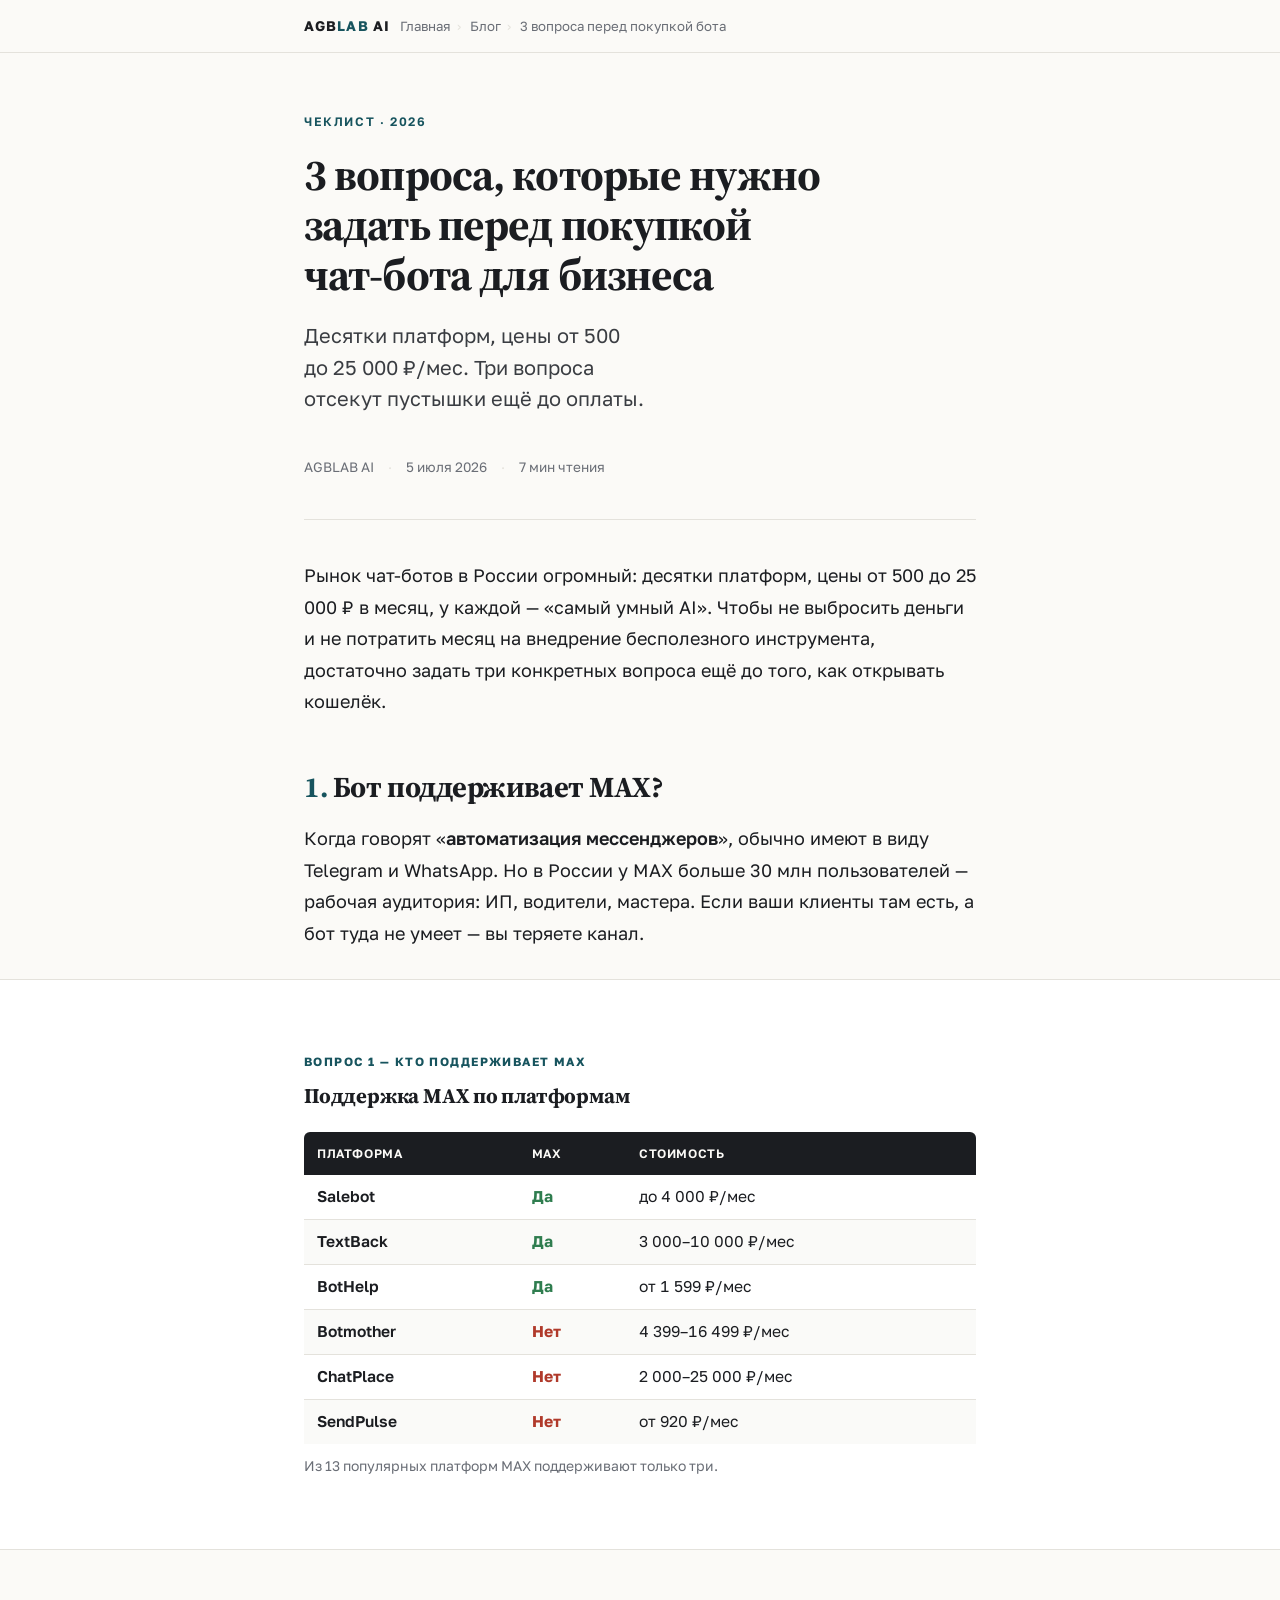
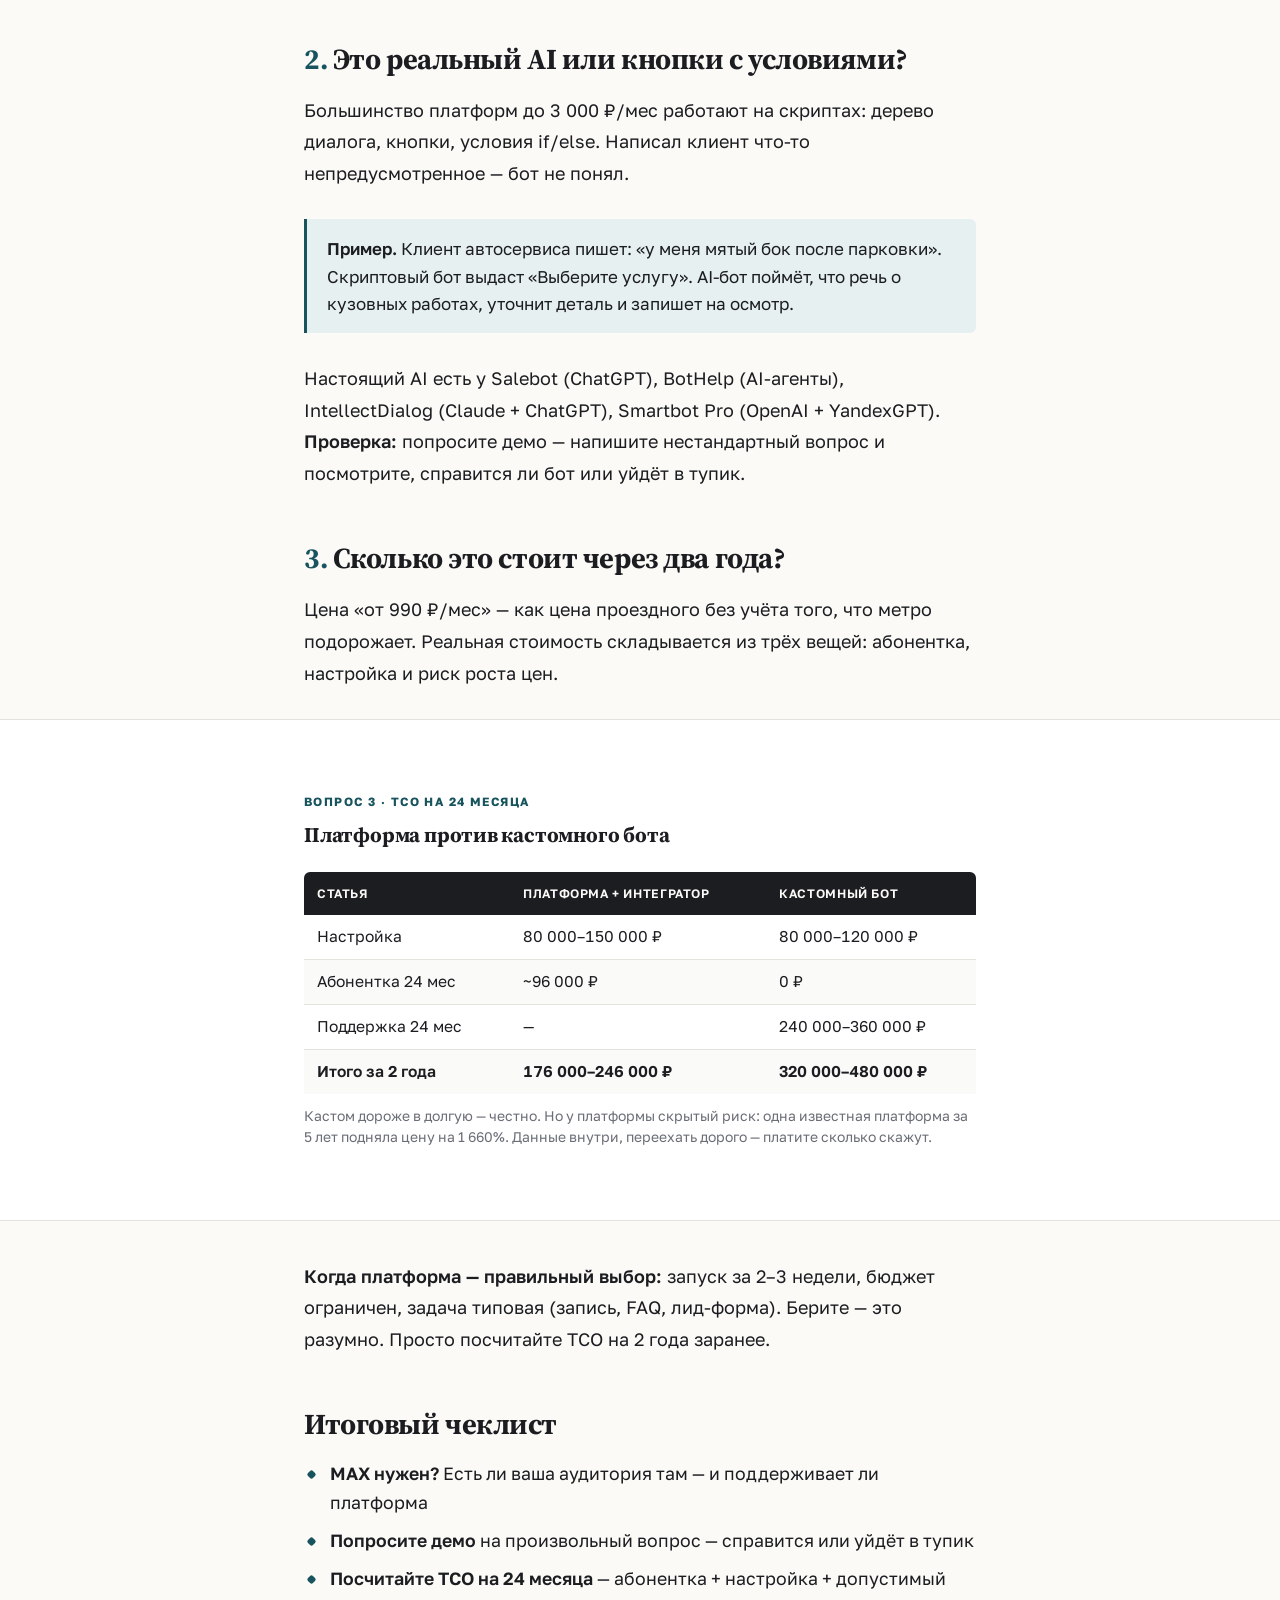
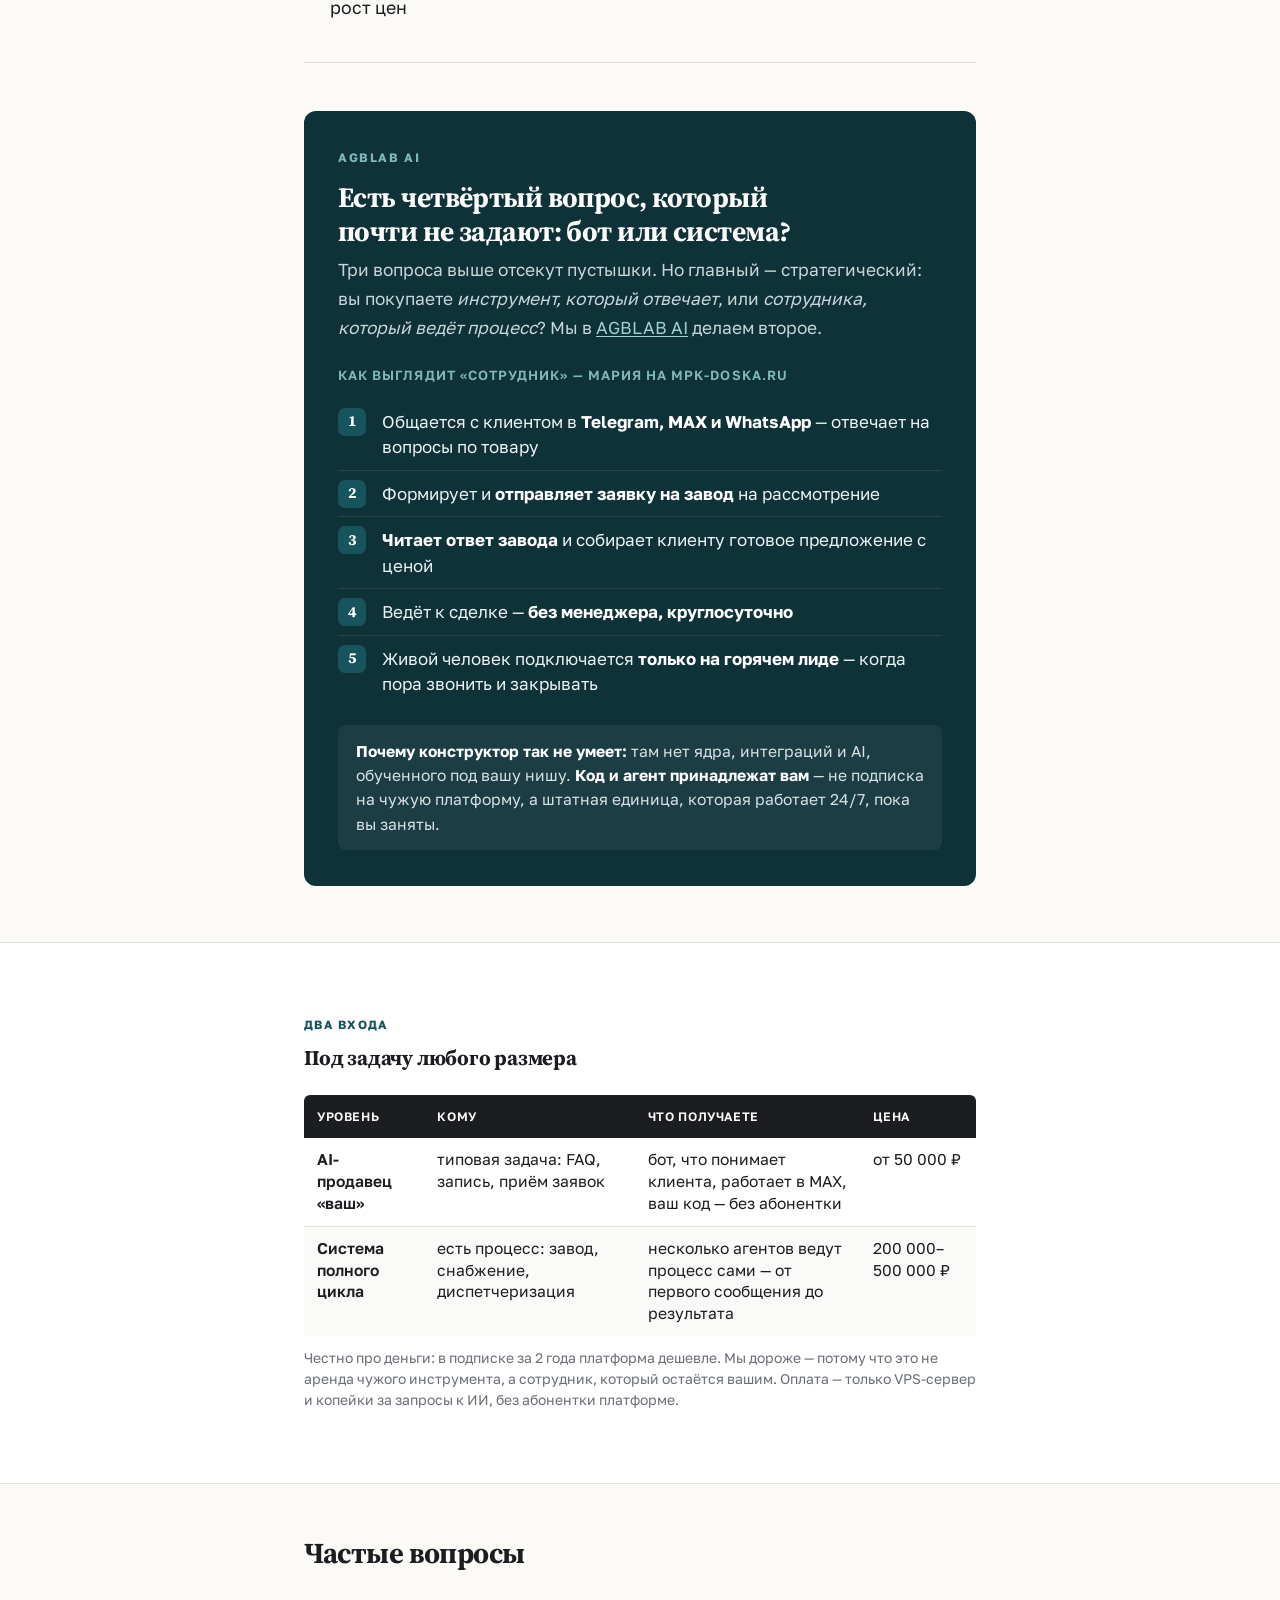
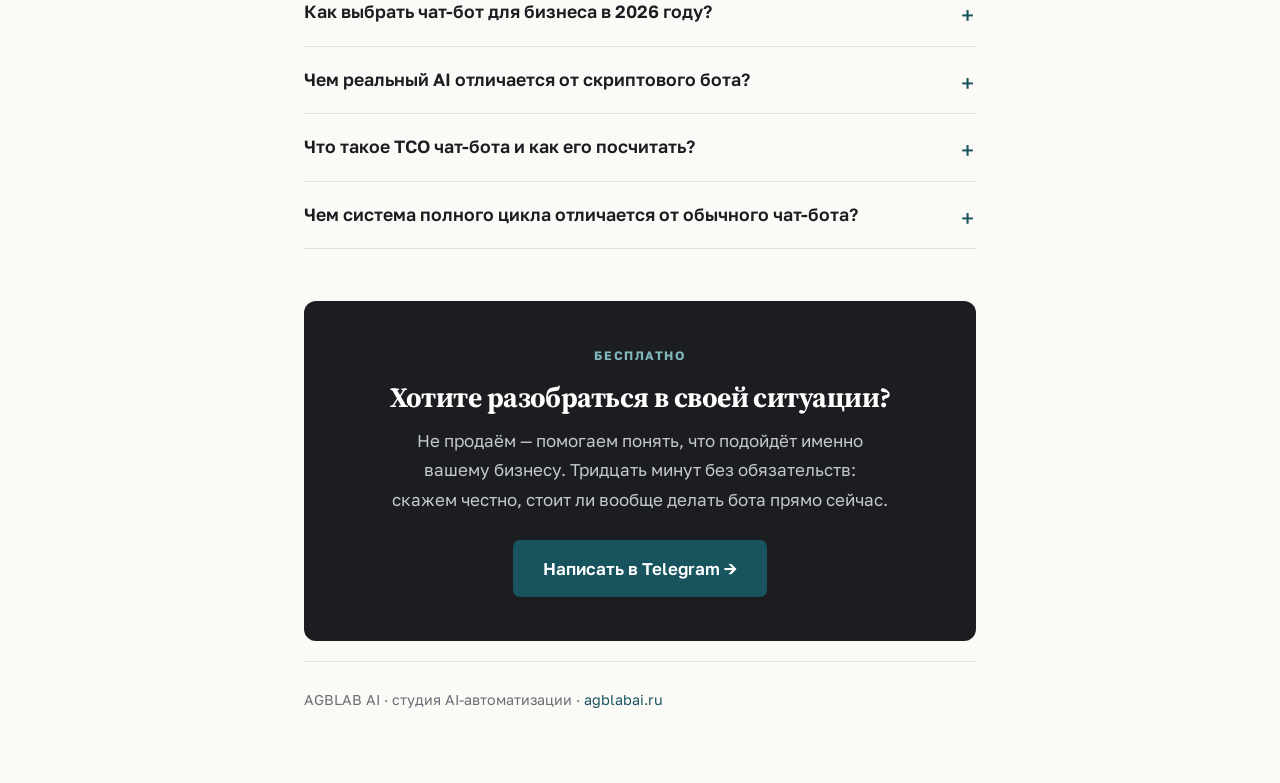
==== blog/3-voprosa-pered-pokupkoy-chat-bota/index.html @ 66388d44 "Add blog articles 2-5 and update blog section cards Four new SEO articles deployed to /blog/: - 9 пл" ====
<!DOCTYPE html>
<html lang="ru">
<head>
<meta charset="UTF-8">
<meta name="viewport" content="width=device-width, initial-scale=1.0">

<title>3 вопроса перед покупкой чат-бота для бизнеса в 2026 | AGBLAB AI</title>
<meta name="description" content="Три вопроса до оплаты чат-бота: поддерживает ли MAX, реальный AI или скрипты, и сколько это стоит за 2 года (TCO). Чтобы не выбросить деньги.">
<meta name="keywords" content="как выбрать чат-бот для бизнеса, чат-бот для малого бизнеса, автоматизация мессенджеров, TCO чат-бота">
<link rel="canonical" href="https://agblabai.ru/blog/3-voprosa-pered-pokupkoy-chat-bota/">
<meta name="robots" content="index, follow">
<meta property="og:type" content="article">
<meta property="og:title" content="3 вопроса, которые нужно задать перед покупкой чат-бота">
<meta property="og:description" content="Десятки платформ, цены от 500 до 25 000 ₽/мес. Три вопроса отсекут пустышки ещё до оплаты — про MAX, реальный AI и стоимость за 2 года.">
<meta property="og:url" content="https://agblabai.ru/blog/3-voprosa-pered-pokupkoy-chat-bota/">
<meta property="og:image" content="https://agblabai.ru/blog/og/3-voprosa-pered-pokupkoy-chat-bota.jpg">
<meta property="og:site_name" content="AGBLAB AI">
<meta property="og:locale" content="ru_RU">
<meta name="twitter:card" content="summary_large_image">

<script type="application/ld+json">
{
  "@context": "https://schema.org",
  "@type": "Article",
  "headline": "3 вопроса, которые нужно задать перед покупкой чат-бота для бизнеса",
  "description": "Десятки платформ, цены от 500 до 25 000 ₽/мес. Три вопроса отсекут пустышки ещё до оплаты — про MAX, реальный AI и стоимость за 2 года.",
  "image": "https://agblabai.ru/blog/og/3-voprosa-pered-pokupkoy-chat-bota.jpg",
  "datePublished": "2026-07-05",
  "dateModified": "2026-07-05",
  "author": { "@type": "Organization", "name": "AGBLAB AI", "url": "https://agblabai.ru" },
  "publisher": {
    "@type": "Organization",
    "name": "AGBLAB AI",
    "logo": { "@type": "ImageObject", "url": "https://agblabai.ru/logo.png" }
  },
  "mainEntityOfPage": { "@type": "WebPage", "@id": "https://agblabai.ru/blog/3-voprosa-pered-pokupkoy-chat-bota/" }
}
</script>

<script type="application/ld+json">
{
  "@context": "https://schema.org",
  "@type": "FAQPage",
  "mainEntity": [
    {
      "@type": "Question",
      "name": "Как выбрать чат-бот для бизнеса в 2026 году?",
      "acceptedAnswer": { "@type": "Answer", "text": "Задайте три вопроса до оплаты: поддерживает ли MAX, реальный AI или скрипты, сколько стоит за 2 года. И четвёртый: бот или система полного цикла." }
    },
    {
      "@type": "Question",
      "name": "Чем реальный AI отличается от скриптового бота?",
      "acceptedAnswer": { "@type": "Answer", "text": "Скриптовый бот отвечает только на прописанные варианты. Реальный AI понимает произвольный запрос клиента." }
    },
    {
      "@type": "Question",
      "name": "Что такое TCO чат-бота и как его посчитать?",
      "acceptedAnswer": { "@type": "Answer", "text": "TCO — полная стоимость за 2 года: настройка + абонентка × 24 + поддержка. Дешёвая подписка часто дороже на дистанции." }
    },
    {
      "@type": "Question",
      "name": "Чем система полного цикла отличается от обычного чат-бота?",
      "acceptedAnswer": { "@type": "Answer", "text": "Обычный бот отвечает и передаёт контакт. Система полного цикла ведёт сделку сама, человек нужен только на горячем лиде, код принадлежит вам." }
    }
  ]
}
</script>

<style>
  @import url('https://fonts.googleapis.com/css2?family=Source+Serif+4:opsz,wght@8..60,400;8..60,600;8..60,700&family=Golos+Text:wght@400;500;600;700&display=swap');

  :root{
    --paper:#FBFAF7;
    --ink:#1B1D21;
    --muted:#6A6E76;
    --rule:#E4E2DC;
    --teal:#17545E;
    --teal-dim:#E7F0F0;
    --win:#2F7D4F;
    --warn:#B4732E;
    --ff-display:'Source Serif 4', Georgia, 'Times New Roman', serif;
    --ff-body:'Golos Text', system-ui, -apple-system, 'Segoe UI', sans-serif;
    --col:720px;
  }

  *,*::before,*::after{box-sizing:border-box;margin:0;padding:0;}
  html{font-size:17px;background:var(--paper);color:var(--ink);-webkit-text-size-adjust:100%;}
  body{font-family:var(--ff-body);line-height:1.72;font-feature-settings:"kern" 1,"liga" 1;-webkit-font-smoothing:antialiased;}

  .wrap{max-width:var(--col);margin:0 auto;padding:0 24px;}
  .bleed{background:#fff;border-top:1px solid var(--rule);border-bottom:1px solid var(--rule);}

  .topbar{border-bottom:1px solid var(--rule);}
  .topbar-in{max-width:var(--col);margin:0 auto;padding:14px 24px;display:flex;align-items:center;gap:10px;}
  .brand{font-weight:700;font-size:.82rem;letter-spacing:.08em;text-transform:uppercase;color:var(--ink);text-decoration:none;}
  .brand b{color:var(--teal);}
  .crumbs{font-size:.78rem;color:var(--muted);}
  .crumbs a{color:var(--muted);text-decoration:none;}
  .crumbs a:hover{color:var(--teal);}
  .crumbs span{color:var(--rule);margin:0 6px;}

  header.post{padding:52px 0 0;}
  .eyebrow{display:inline-block;font-size:.72rem;font-weight:600;letter-spacing:.13em;text-transform:uppercase;color:var(--teal);margin-bottom:18px;}
  h1{font-family:var(--ff-display);font-size:clamp(28px,5.2vw,44px);font-weight:700;line-height:1.14;letter-spacing:-.02em;text-wrap:balance;margin-bottom:20px;}
  .deck{font-size:1.18rem;line-height:1.55;color:#3A3D42;max-width:38ch;text-wrap:balance;margin-bottom:26px;}
  .byline{display:flex;flex-wrap:wrap;gap:14px;align-items:center;font-size:.8rem;color:var(--muted);padding:16px 0 40px;border-bottom:1px solid var(--rule);}
  .byline span::before{content:"·";margin-right:14px;color:var(--rule);}
  .byline span:first-child::before{content:"";margin:0;}

  article{padding:40px 0 8px;}
  article p{font-size:1.06rem;line-height:1.75;margin-bottom:22px;}
  h2{font-family:var(--ff-display);font-size:clamp(22px,3.6vw,29px);font-weight:700;letter-spacing:-.015em;line-height:1.22;text-wrap:balance;margin:52px 0 18px;}
  h2 .num{color:var(--teal);}
  strong{font-weight:600;}
  em{font-style:italic;}
  article a{color:var(--teal);text-decoration:underline;text-underline-offset:2px;text-decoration-thickness:1px;}

  ul.clean{list-style:none;margin:6px 0 24px;}
  ul.clean li{position:relative;padding-left:26px;margin-bottom:10px;font-size:1.04rem;line-height:1.6;}
  ul.clean li::before{content:"";position:absolute;left:4px;top:.62em;width:7px;height:7px;background:var(--teal);border-radius:2px;transform:rotate(45deg);}

  .data{padding:36px 0;margin:36px 0;}
  .data-label{font-size:.7rem;font-weight:700;letter-spacing:.12em;text-transform:uppercase;color:var(--teal);margin-bottom:6px;}
  .data-title{font-family:var(--ff-display);font-size:1.22rem;font-weight:700;letter-spacing:-.01em;margin-bottom:18px;}
  .tscroll{overflow-x:auto;-webkit-overflow-scrolling:touch;}
  table{width:100%;border-collapse:collapse;font-size:.92rem;font-variant-numeric:tabular-nums;min-width:420px;}
  thead th{background:var(--ink);color:var(--paper);text-align:left;font-weight:600;font-size:.72rem;letter-spacing:.05em;text-transform:uppercase;padding:11px 13px;white-space:nowrap;}
  thead th:first-child{border-top-left-radius:6px;}
  thead th:last-child{border-top-right-radius:6px;}
  tbody td{padding:11px 13px;border-bottom:1px solid var(--rule);vertical-align:top;line-height:1.4;}
  tbody tr:nth-child(even){background:#FAFAF8;}
  tbody tr:last-child td{border-bottom:none;}
  .pn{font-weight:600;white-space:nowrap;}
  .yes{color:var(--win);font-weight:700;}
  .no{color:#B03A2B;font-weight:700;}
  .foot-note{font-size:.82rem;color:var(--muted);margin-top:12px;line-height:1.5;}

  .callout{border-left:3px solid var(--teal);background:var(--teal-dim);padding:16px 20px;margin:30px 0;border-radius:0 6px 6px 0;font-size:1rem;line-height:1.6;}
  .divider{height:1px;background:var(--rule);margin:40px 0;}

  .tco{margin:44px 0;border:1px solid var(--rule);border-radius:10px;overflow:hidden;background:#fff;}
  .tco-head{padding:20px 24px;border-bottom:1px solid var(--rule);}
  .tco-head .k{font-size:.7rem;font-weight:700;letter-spacing:.12em;text-transform:uppercase;color:var(--teal);}
  .tco-head .t{font-family:var(--ff-display);font-size:1.15rem;font-weight:700;margin-top:4px;}

  .faq{margin:12px 0 8px;}
  .faq h2{margin-bottom:8px;}
  details{border-bottom:1px solid var(--rule);}
  details summary{cursor:pointer;list-style:none;padding:18px 32px 18px 0;position:relative;font-weight:600;font-size:1.04rem;color:var(--ink);}
  details summary::-webkit-details-marker{display:none;}
  details summary::after{content:"+";position:absolute;right:2px;top:16px;font-size:1.4rem;font-weight:400;color:var(--teal);transition:transform .2s;}
  details[open] summary::after{content:"–";}
  details .ans{padding:0 0 20px;font-size:1rem;line-height:1.65;color:#3A3D42;max-width:62ch;}

  .cta{background:var(--ink);color:var(--paper);border-radius:12px;padding:44px 40px;margin:52px 0 20px;text-align:center;}
  .cta .k{font-size:.72rem;font-weight:700;letter-spacing:.13em;text-transform:uppercase;color:#7FB6BC;margin-bottom:14px;}
  .cta h2{font-family:var(--ff-display);color:#fff;font-size:clamp(21px,4vw,28px);margin:0 0 12px;letter-spacing:-.02em;}
  .cta p{color:#C4C7CB;font-size:1rem;margin-bottom:26px;max-width:46ch;margin-left:auto;margin-right:auto;text-wrap:balance;}
  .cta-btn{display:inline-flex;align-items:center;gap:9px;background:var(--teal);color:#fff;font-family:var(--ff-body);font-weight:600;font-size:1rem;padding:14px 30px;border-radius:7px;text-decoration:none;transition:background .15s ease;}
  .cta-btn:hover{background:#0F3F47;}

  footer.post{padding:26px 0 70px;font-size:.84rem;color:var(--muted);border-top:1px solid var(--rule);margin-top:8px;}
  footer.post a{color:var(--teal);text-decoration:none;}

  .sys{background:#0F3138;color:#EAF2F2;border-radius:12px;padding:36px 34px;margin:48px 0;}
  .sys .k{font-size:.72rem;font-weight:700;letter-spacing:.13em;text-transform:uppercase;color:#7FB6BC;margin-bottom:12px;}
  .sys h2{font-family:var(--ff-display);color:#fff;font-size:clamp(21px,3.6vw,28px);letter-spacing:-.02em;margin:0 0 8px;}
  .sys p{font-size:1.02rem;line-height:1.65;color:#C7D6D6;margin-bottom:18px;}
  .sys p a{color:#9FD0D0;text-decoration:underline;text-underline-offset:2px;}
  .sys .caption{font-size:.78rem;font-weight:600;letter-spacing:.08em;text-transform:uppercase;color:#7FB6BC;margin:22px 0 12px;}
  .cycle{counter-reset:step;list-style:none;margin:0 0 6px;}
  .cycle li{position:relative;padding:10px 0 10px 44px;border-bottom:1px solid rgba(255,255,255,.09);font-size:1rem;line-height:1.5;color:#EAF2F2;}
  .cycle li:last-child{border-bottom:none;}
  .cycle li::before{counter-increment:step;content:counter(step);position:absolute;left:0;top:9px;width:28px;height:28px;background:var(--teal);color:#fff;border-radius:7px;display:flex;align-items:center;justify-content:center;font-family:var(--ff-display);font-weight:700;font-size:.9rem;}
  .cycle li b{color:#fff;}
  .sys-note{margin-top:18px;padding:14px 18px;background:rgba(255,255,255,.06);border-radius:8px;font-size:.92rem;line-height:1.55;color:#D6E2E2;}
  .sys-note b{color:#fff;}

  @media (max-width:600px){
    .sys{padding:26px 20px;}
    html{font-size:16px;}
    .cta{padding:32px 22px;}
  }
  @media (prefers-reduced-motion:reduce){*{transition:none !important;}}
</style>
</head>

<body>

<div class="topbar">
  <div class="topbar-in">
    <a href="https://agblabai.ru" class="brand">AGB<b>LAB</b> AI</a>
    <nav class="crumbs" aria-label="Хлебные крошки">
      <a href="https://agblabai.ru">Главная</a><span>›</span>
      <a href="https://agblabai.ru/blog">Блог</a><span>›</span>
      3 вопроса перед покупкой бота
    </nav>
  </div>
</div>

<div class="wrap">
  <header class="post">
    <span class="eyebrow">Чеклист · 2026</span>
    <h1>3 вопроса, которые нужно задать перед покупкой чат-бота для бизнеса</h1>
    <p class="deck">Десятки платформ, цены от 500 до 25 000 ₽/мес. Три вопроса отсекут пустышки ещё до оплаты.</p>
    <div class="byline">
      <span>AGBLAB AI</span>
      <span>5 июля 2026</span>
      <span>7 мин чтения</span>
    </div>
  </header>

  <article>
    <p>Рынок чат-ботов в России огромный: десятки платформ, цены от 500 до 25 000 ₽ в месяц, у каждой — «самый умный AI». Чтобы не выбросить деньги и не потратить месяц на внедрение бесполезного инструмента, достаточно задать три конкретных вопроса ещё до того, как открывать кошелёк.</p>

    <h2><span class="num">1.</span>&nbsp;Бот поддерживает MAX?</h2>
    <p>Когда говорят «<strong>автоматизация мессенджеров</strong>», обычно имеют в виду Telegram и WhatsApp. Но в России у MAX больше 30 млн пользователей — рабочая аудитория: ИП, водители, мастера. Если ваши клиенты там есть, а бот туда не умеет — вы теряете канал.</p>
  </article>
</div>

<div class="bleed">
  <div class="wrap">
    <div class="data">
      <div class="data-label">Вопрос 1 — кто поддерживает MAX</div>
      <div class="data-title">Поддержка MAX по платформам</div>
      <div class="tscroll">
        <table>
          <thead><tr><th>Платформа</th><th>MAX</th><th>Стоимость</th></tr></thead>
          <tbody>
            <tr><td class="pn">Salebot</td><td class="yes">Да</td><td>до 4&nbsp;000&nbsp;₽/мес</td></tr>
            <tr><td class="pn">TextBack</td><td class="yes">Да</td><td>3&nbsp;000–10&nbsp;000&nbsp;₽/мес</td></tr>
            <tr><td class="pn">BotHelp</td><td class="yes">Да</td><td>от 1&nbsp;599&nbsp;₽/мес</td></tr>
            <tr><td class="pn">Botmother</td><td class="no">Нет</td><td>4&nbsp;399–16&nbsp;499&nbsp;₽/мес</td></tr>
            <tr><td class="pn">ChatPlace</td><td class="no">Нет</td><td>2&nbsp;000–25&nbsp;000&nbsp;₽/мес</td></tr>
            <tr><td class="pn">SendPulse</td><td class="no">Нет</td><td>от 920&nbsp;₽/мес</td></tr>
          </tbody>
        </table>
      </div>
      <p class="foot-note">Из 13 популярных платформ MAX поддерживают только три.</p>
    </div>
  </div>
</div>

<div class="wrap">
  <article>
    <h2><span class="num">2.</span>&nbsp;Это реальный AI или кнопки с условиями?</h2>
    <p>Большинство платформ до 3 000 ₽/мес работают на скриптах: дерево диалога, кнопки, условия if/else. Написал клиент что-то непредусмотренное — бот не понял.</p>
    <div class="callout"><strong>Пример.</strong> Клиент автосервиса пишет: «у меня мятый бок после парковки». Скриптовый бот выдаст «Выберите услугу». AI-бот поймёт, что речь о кузовных работах, уточнит деталь и запишет на осмотр.</div>
    <p>Настоящий AI есть у Salebot (ChatGPT), BotHelp (AI-агенты), IntellectDialog (Claude + ChatGPT), Smartbot Pro (OpenAI + YandexGPT). <strong>Проверка:</strong> попросите демо — напишите нестандартный вопрос и посмотрите, справится ли бот или уйдёт в тупик.</p>

    <h2><span class="num">3.</span>&nbsp;Сколько это стоит через два года?</h2>
    <p>Цена «от 990 ₽/мес» — как цена проездного без учёта того, что метро подорожает. Реальная стоимость складывается из трёх вещей: абонентка, настройка и риск роста цен.</p>
  </article>
</div>

<div class="bleed">
  <div class="wrap">
    <div class="data">
      <div class="data-label">Вопрос 3 · TCO на 24 месяца</div>
      <div class="data-title">Платформа против кастомного бота</div>
      <div class="tscroll">
        <table>
          <thead><tr><th>Статья</th><th>Платформа + интегратор</th><th>Кастомный бот</th></tr></thead>
          <tbody>
            <tr><td>Настройка</td><td>80&nbsp;000–150&nbsp;000&nbsp;₽</td><td>80&nbsp;000–120&nbsp;000&nbsp;₽</td></tr>
            <tr><td>Абонентка 24 мес</td><td>~96&nbsp;000&nbsp;₽</td><td>0&nbsp;₽</td></tr>
            <tr><td>Поддержка 24 мес</td><td>—</td><td>240&nbsp;000–360&nbsp;000&nbsp;₽</td></tr>
            <tr><td><strong>Итого за 2 года</strong></td><td><strong>176&nbsp;000–246&nbsp;000&nbsp;₽</strong></td><td><strong>320&nbsp;000–480&nbsp;000&nbsp;₽</strong></td></tr>
          </tbody>
        </table>
      </div>
      <p class="foot-note">Кастом дороже в долгую — честно. Но у платформы скрытый риск: одна известная платформа за 5 лет подняла цену на 1 660%. Данные внутри, переехать дорого — платите сколько скажут.</p>
    </div>
  </div>
</div>

<div class="wrap">
  <article>
    <p><strong>Когда платформа — правильный выбор:</strong> запуск за 2–3 недели, бюджет ограничен, задача типовая (запись, FAQ, лид-форма). Берите — это разумно. Просто посчитайте TCO на 2 года заранее.</p>

    <h2>Итоговый чеклист</h2>
    <ul class="clean">
      <li><strong>MAX нужен?</strong> Есть ли ваша аудитория там — и поддерживает ли платформа</li>
      <li><strong>Попросите демо</strong> на произвольный вопрос — справится или уйдёт в тупик</li>
      <li><strong>Посчитайте TCO на 24 месяца</strong> — абонентка + настройка + допустимый рост цен</li>
    </ul>

    <div class="divider"></div>

    <div class="sys">
      <div class="k">AGBLAB AI</div>
      <h2>Есть четвёртый вопрос, который почти не задают: бот или система?</h2>
      <p>Три вопроса выше отсекут пустышки. Но главный — стратегический: вы покупаете <em>инструмент, который отвечает</em>, или <em>сотрудника, который ведёт процесс</em>? Мы в <a href="https://agblabai.ru">AGBLAB AI</a> делаем второе.</p>
      <div class="caption">Как выглядит «сотрудник» — Мария на mpk-doska.ru</div>
      <ol class="cycle">
        <li>Общается с клиентом в <b>Telegram, MAX и WhatsApp</b> — отвечает на вопросы по товару</li>
        <li>Формирует и <b>отправляет заявку на завод</b> на рассмотрение</li>
        <li><b>Читает ответ завода</b> и собирает клиенту готовое предложение с ценой</li>
        <li>Ведёт к сделке — <b>без менеджера, круглосуточно</b></li>
        <li>Живой человек подключается <b>только на горячем лиде</b> — когда пора звонить и закрывать</li>
      </ol>
      <div class="sys-note"><b>Почему конструктор так не умеет:</b> там нет ядра, интеграций и AI, обученного под вашу нишу. <b>Код и агент принадлежат вам</b> — не подписка на чужую платформу, а штатная единица, которая работает 24/7, пока вы заняты.</div>
    </div>
  </article>
</div>

<div class="bleed">
  <div class="wrap">
    <div class="data">
      <div class="data-label">Два входа</div>
      <div class="data-title">Под задачу любого размера</div>
      <div class="tscroll">
        <table>
          <thead><tr><th>Уровень</th><th>Кому</th><th>Что получаете</th><th>Цена</th></tr></thead>
          <tbody>
            <tr><td><strong>AI-продавец «ваш»</strong></td><td>типовая задача: FAQ, запись, приём заявок</td><td>бот, что понимает клиента, работает в MAX, ваш код — без абонентки</td><td>от 50&nbsp;000&nbsp;₽</td></tr>
            <tr><td><strong>Система полного цикла</strong></td><td>есть процесс: завод, снабжение, диспетчеризация</td><td>несколько агентов ведут процесс сами — от первого сообщения до результата</td><td>200&nbsp;000–500&nbsp;000&nbsp;₽</td></tr>
          </tbody>
        </table>
      </div>
      <p class="foot-note">Честно про деньги: в подписке за 2 года платформа дешевле. Мы дороже — потому что это не аренда чужого инструмента, а сотрудник, который остаётся вашим. Оплата — только VPS-сервер и копейки за запросы к ИИ, без абонентки платформе.</p>
    </div>
  </div>
</div>

<div class="wrap">
  <div class="faq">
    <h2>Частые вопросы</h2>
    <details>
      <summary>Как выбрать чат-бот для бизнеса в 2026 году?</summary>
      <div class="ans">Задайте три вопроса до оплаты: поддерживает ли платформа MAX, реальный там AI или скрипты, и сколько это стоит за 2 года (TCO). И четвёртый, стратегический: вам нужен бот, который отвечает, или система, которая ведёт процесс.</div>
    </details>
    <details>
      <summary>Чем реальный AI отличается от скриптового бота?</summary>
      <div class="ans">Скриптовый бот отвечает только на заранее прописанные варианты — кнопки и условия if/else. Реальный AI понимает произвольный запрос: например, «у меня мятый бок после парковки» он распознает как кузовные работы, а скрипт — нет.</div>
    </details>
    <details>
      <summary>Что такое TCO чат-бота и как его посчитать?</summary>
      <div class="ans">TCO — полная стоимость за 2 года: настройка плюс абонентка платформы за 24 месяца плюс поддержка. Дешёвая подписка часто оказывается дороже на дистанции, особенно с учётом риска роста цен платформы.</div>
    </details>
    <details>
      <summary>Чем система полного цикла отличается от обычного чат-бота?</summary>
      <div class="ans">Обычный бот отвечает и передаёт вам контакт. Система полного цикла ведёт сделку сама: принимает клиента, отправляет заявку поставщику, читает ответ, формирует предложение и доводит до сделки. Живой человек — только на горячем лиде, а код принадлежит вам.</div>
    </details>
  </div>

  <div class="cta">
    <div class="k">Бесплатно</div>
    <h2>Хотите разобраться в своей ситуации?</h2>
    <p>Не продаём — помогаем понять, что подойдёт именно вашему бизнесу. Тридцать минут без обязательств: скажем честно, стоит ли вообще делать бота прямо сейчас.</p>
    <a class="cta-btn" href="https://t.me/sergeyboz">Написать в Telegram →</a>
  </div>

  <footer class="post">
    <span>AGBLAB AI · студия AI-автоматизации · <a href="https://agblabai.ru">agblabai.ru</a></span>
  </footer>
</div>

</body>
</html>
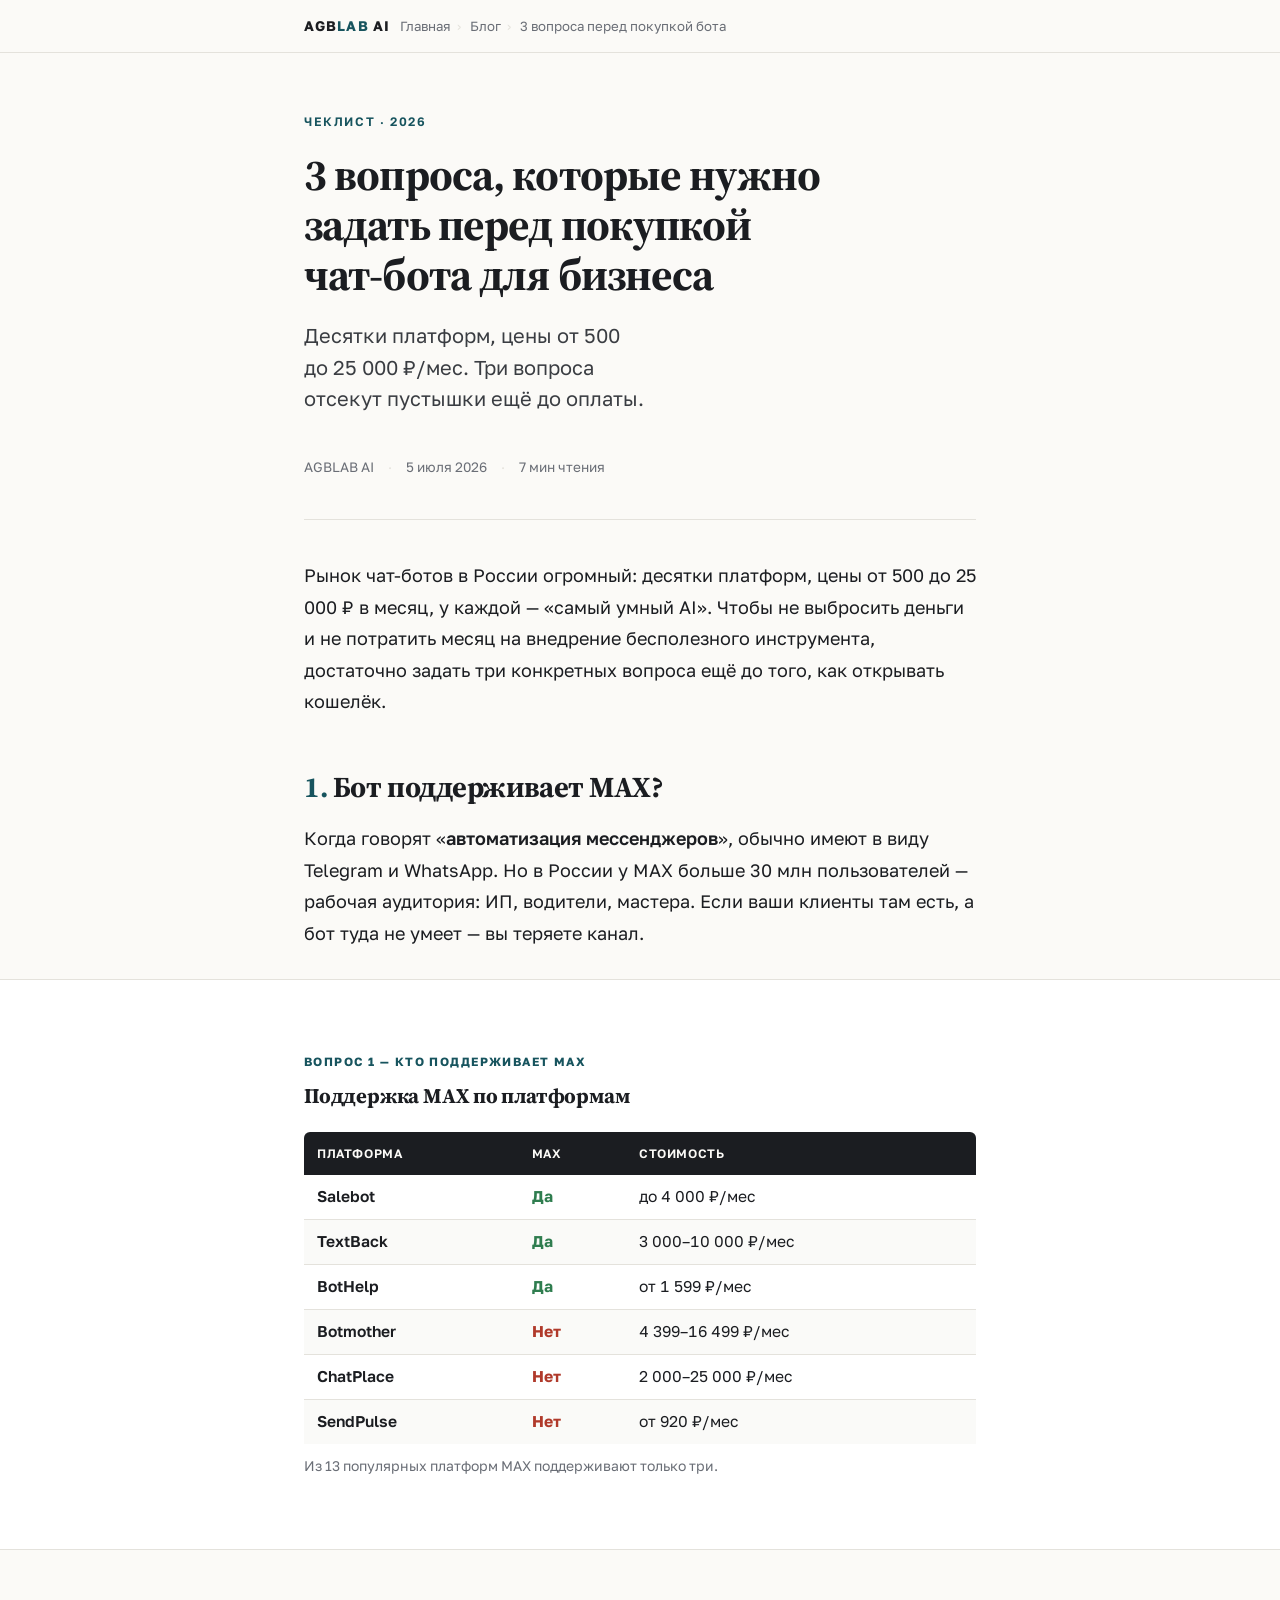
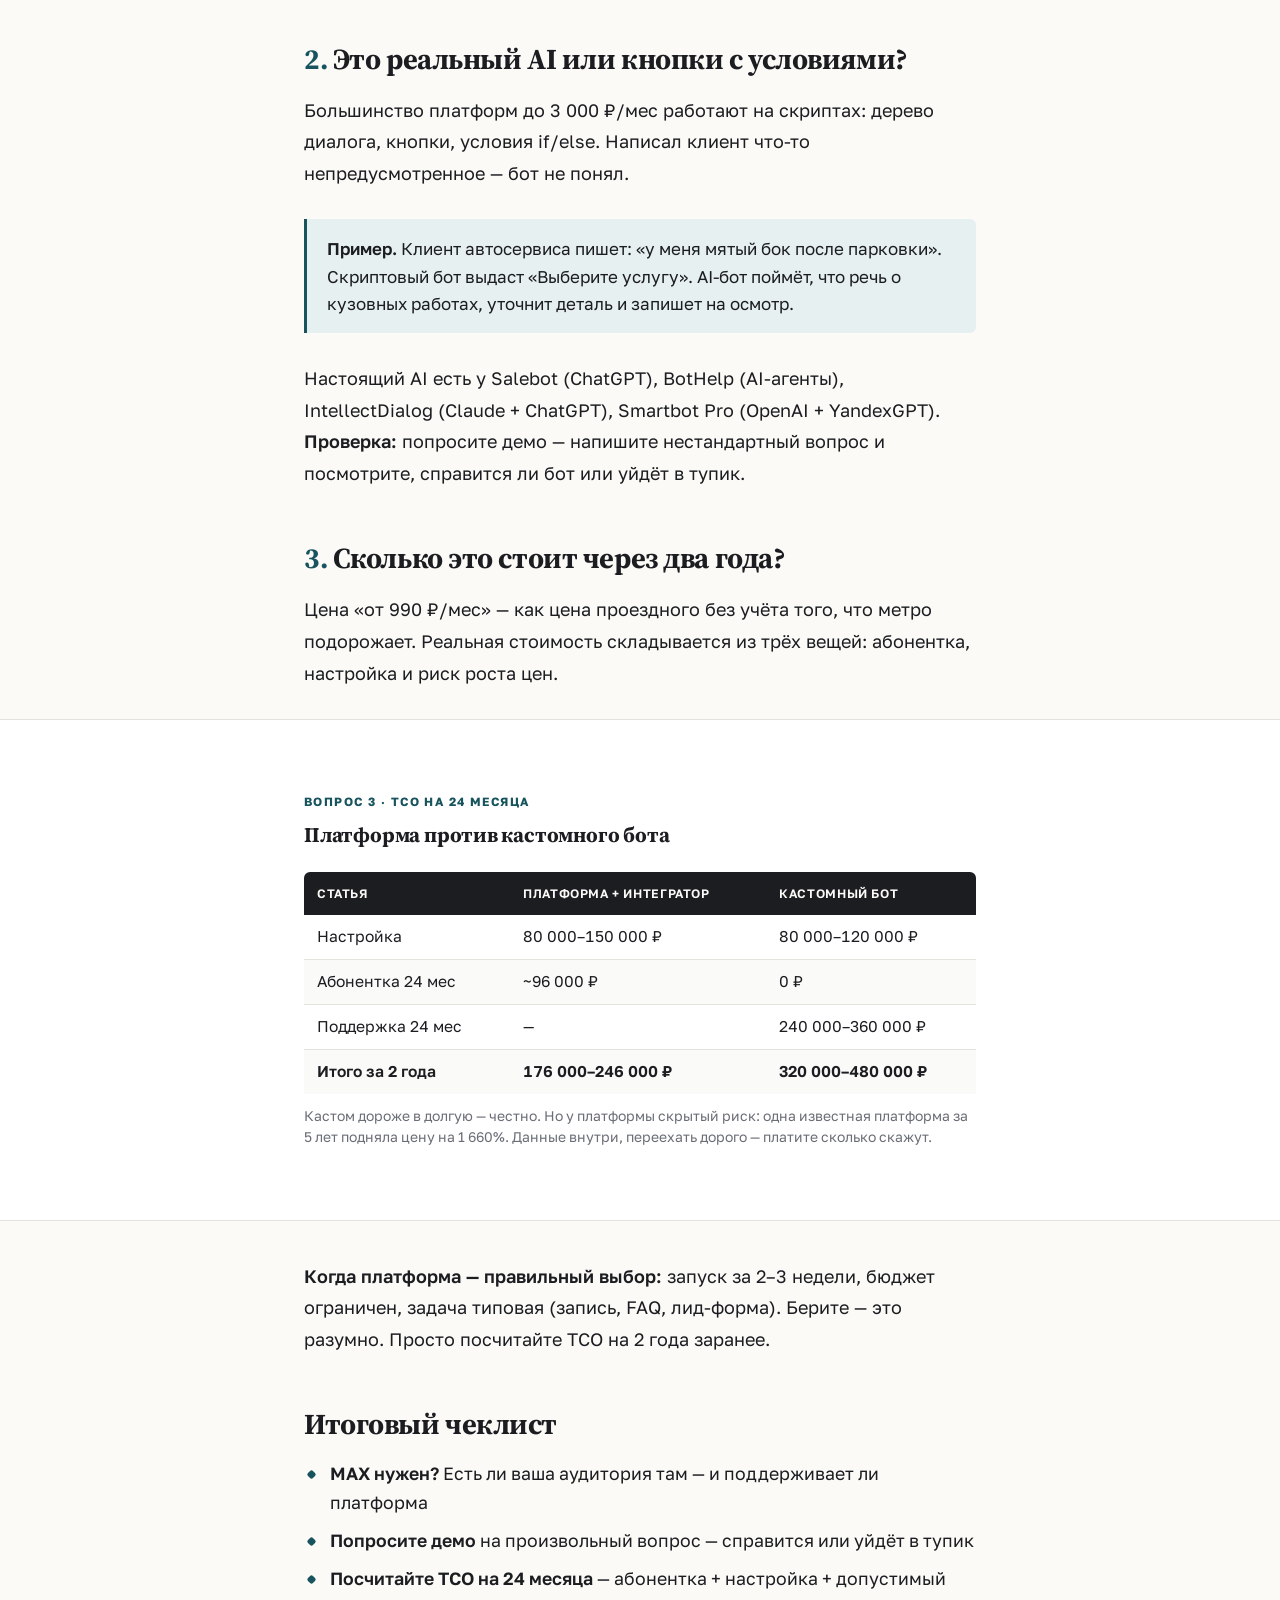
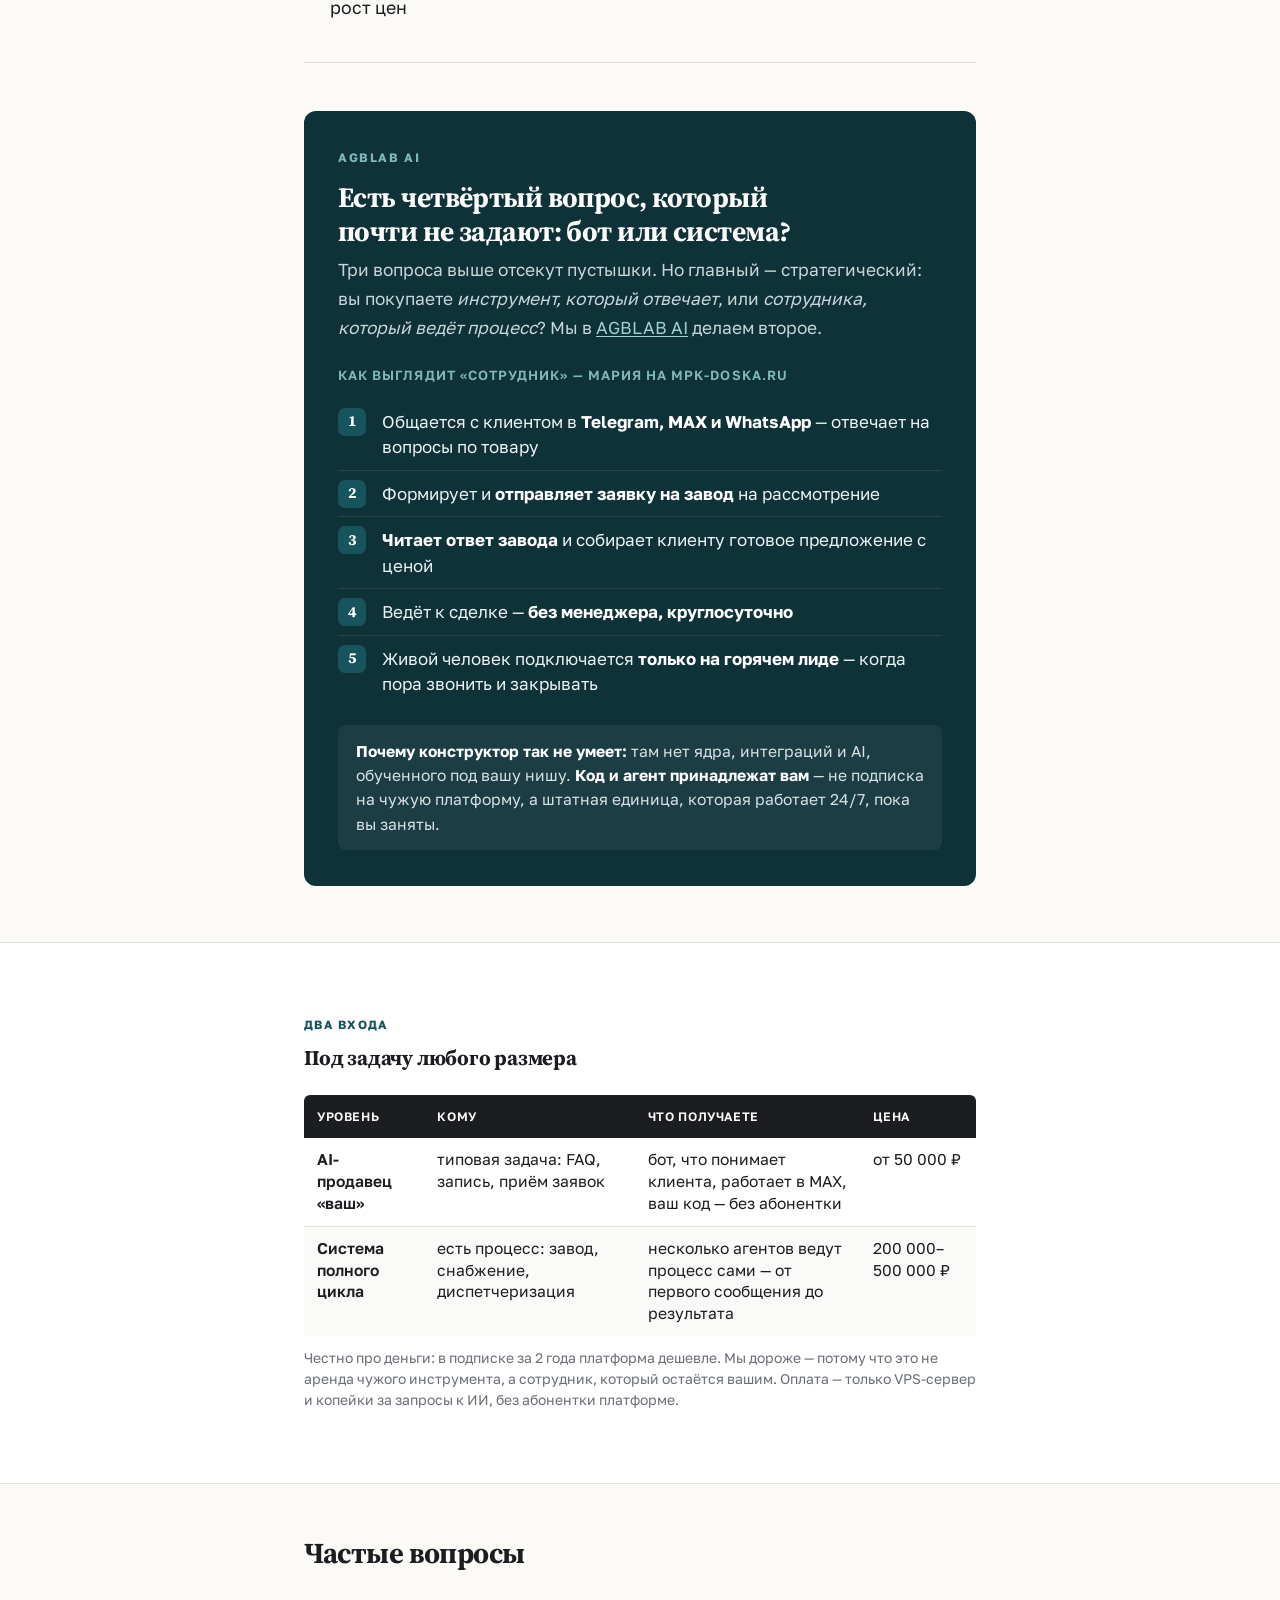
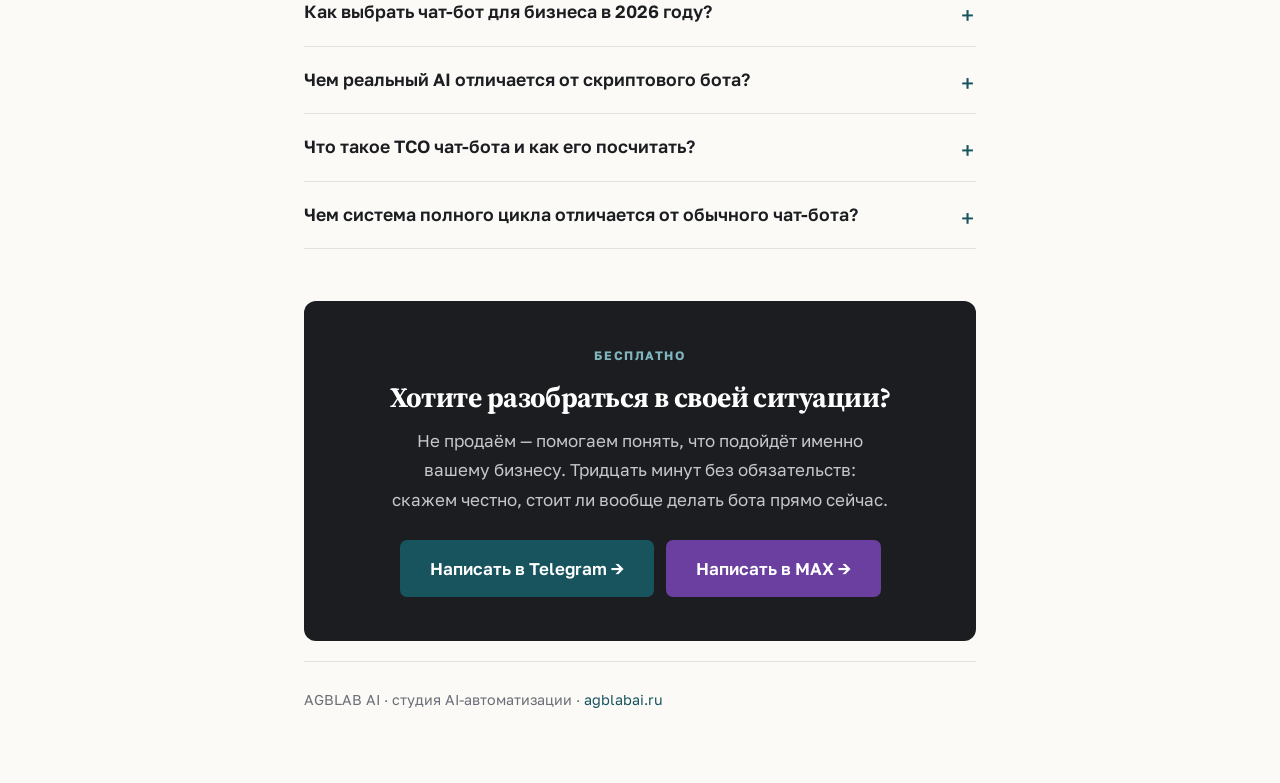
==== commit 8e25fc3e: "blog: add MAX button to all 5 articles CTA" ====
--- a/blog/3-voprosa-pered-pokupkoy-chat-bota/index.html
+++ b/blog/3-voprosa-pered-pokupkoy-chat-bota/index.html
@@ -158,6 +158,9 @@
   .cta p{color:#C4C7CB;font-size:1rem;margin-bottom:26px;max-width:46ch;margin-left:auto;margin-right:auto;text-wrap:balance;}
   .cta-btn{display:inline-flex;align-items:center;gap:9px;background:var(--teal);color:#fff;font-family:var(--ff-body);font-weight:600;font-size:1rem;padding:14px 30px;border-radius:7px;text-decoration:none;transition:background .15s ease;}
   .cta-btn:hover{background:#0F3F47;}
+  .cta-btns{display:flex;gap:12px;justify-content:center;flex-wrap:wrap;}
+  .cta-btn--max{background:#6B3FA0;}
+  .cta-btn--max:hover{background:#512D80;}
 
   footer.post{padding:26px 0 70px;font-size:.84rem;color:var(--muted);border-top:1px solid var(--rule);margin-top:8px;}
   footer.post a{color:var(--teal);text-decoration:none;}
@@ -348,7 +351,10 @@
     <div class="k">Бесплатно</div>
     <h2>Хотите разобраться в своей ситуации?</h2>
     <p>Не продаём — помогаем понять, что подойдёт именно вашему бизнесу. Тридцать минут без обязательств: скажем честно, стоит ли вообще делать бота прямо сейчас.</p>
-    <a class="cta-btn" href="https://t.me/sergeyboz">Написать в Telegram →</a>
+    <div class="cta-btns">
+      <a class="cta-btn" href="https://t.me/sergeyboz" target="_blank" rel="noopener">Написать в Telegram →</a>
+      <a class="cta-btn cta-btn--max" href="https://max.ru/u/f9LHodD0cOJmxXLObMmgEgEOk4llpVthvKu2qh2bf68-bqNbAWOgPf_ddVA" target="_blank" rel="noopener">Написать в MAX →</a>
+    </div>
   </div>
 
   <footer class="post">
